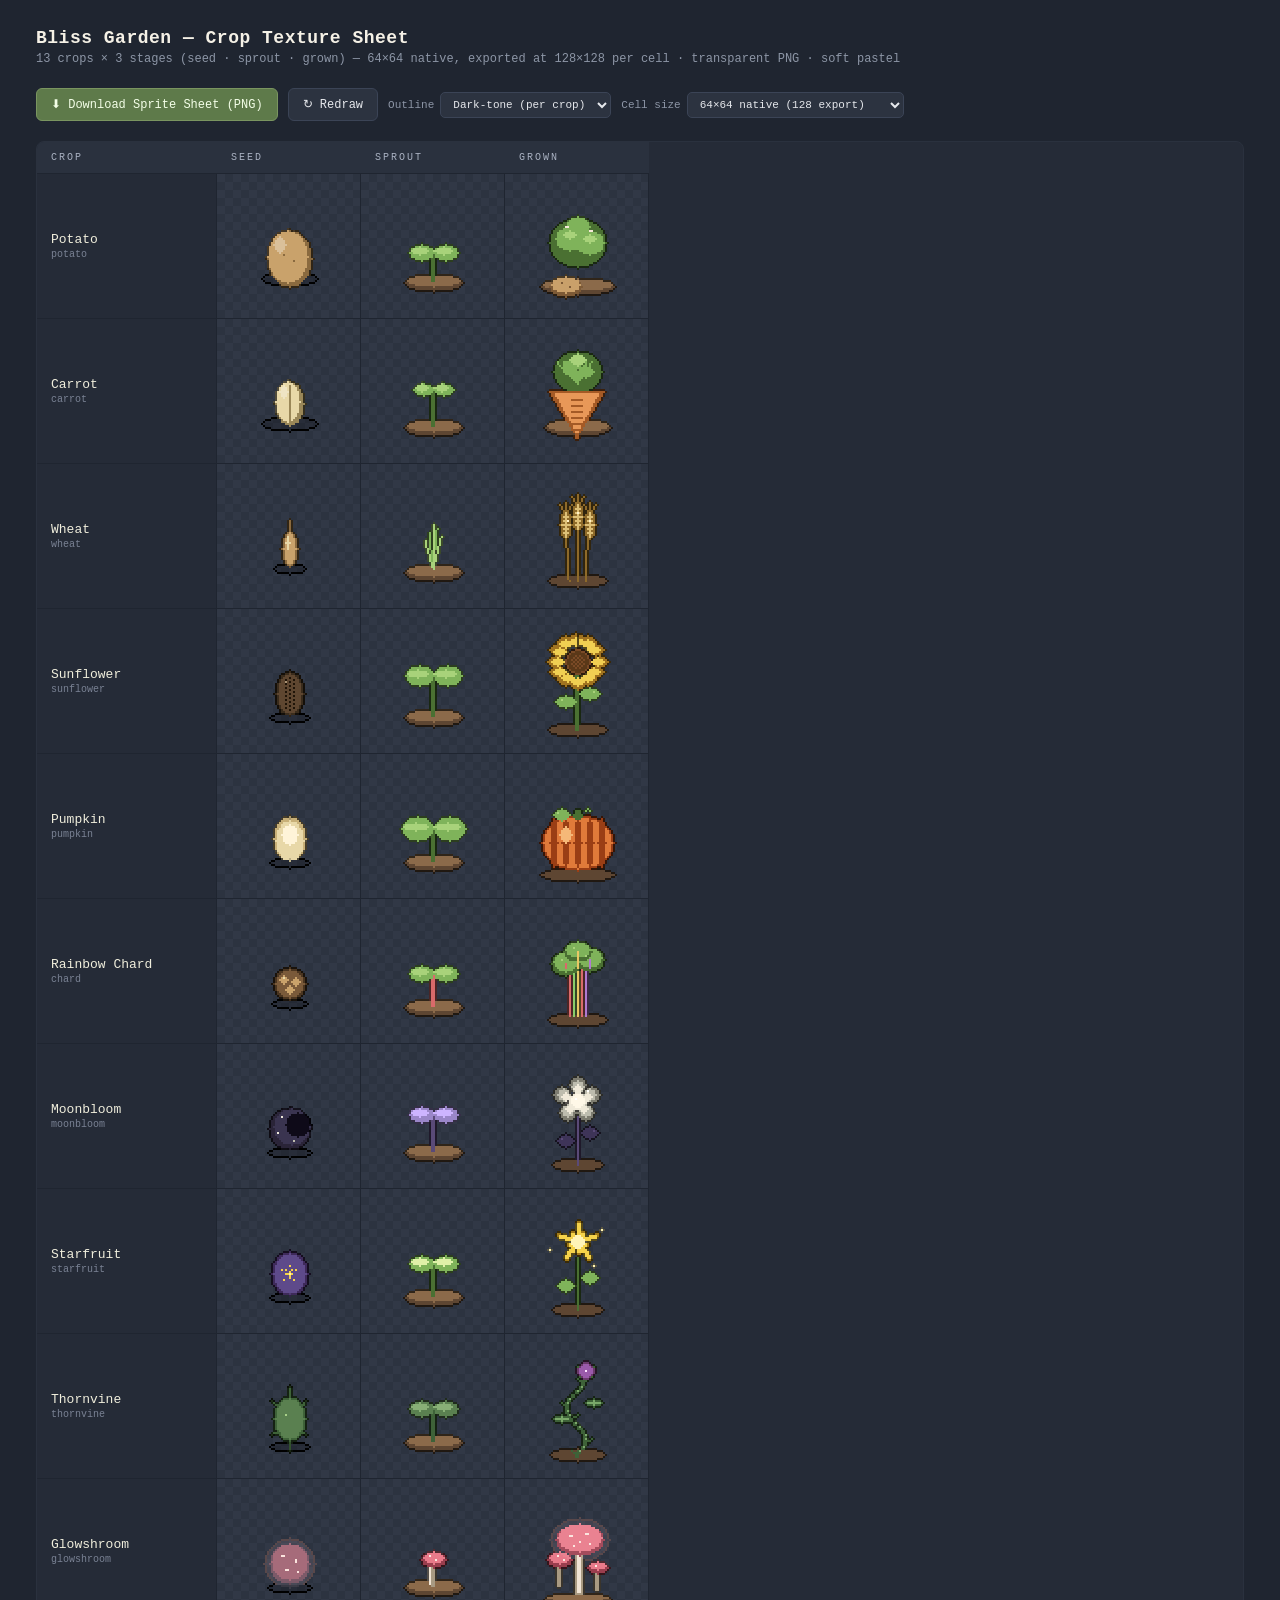
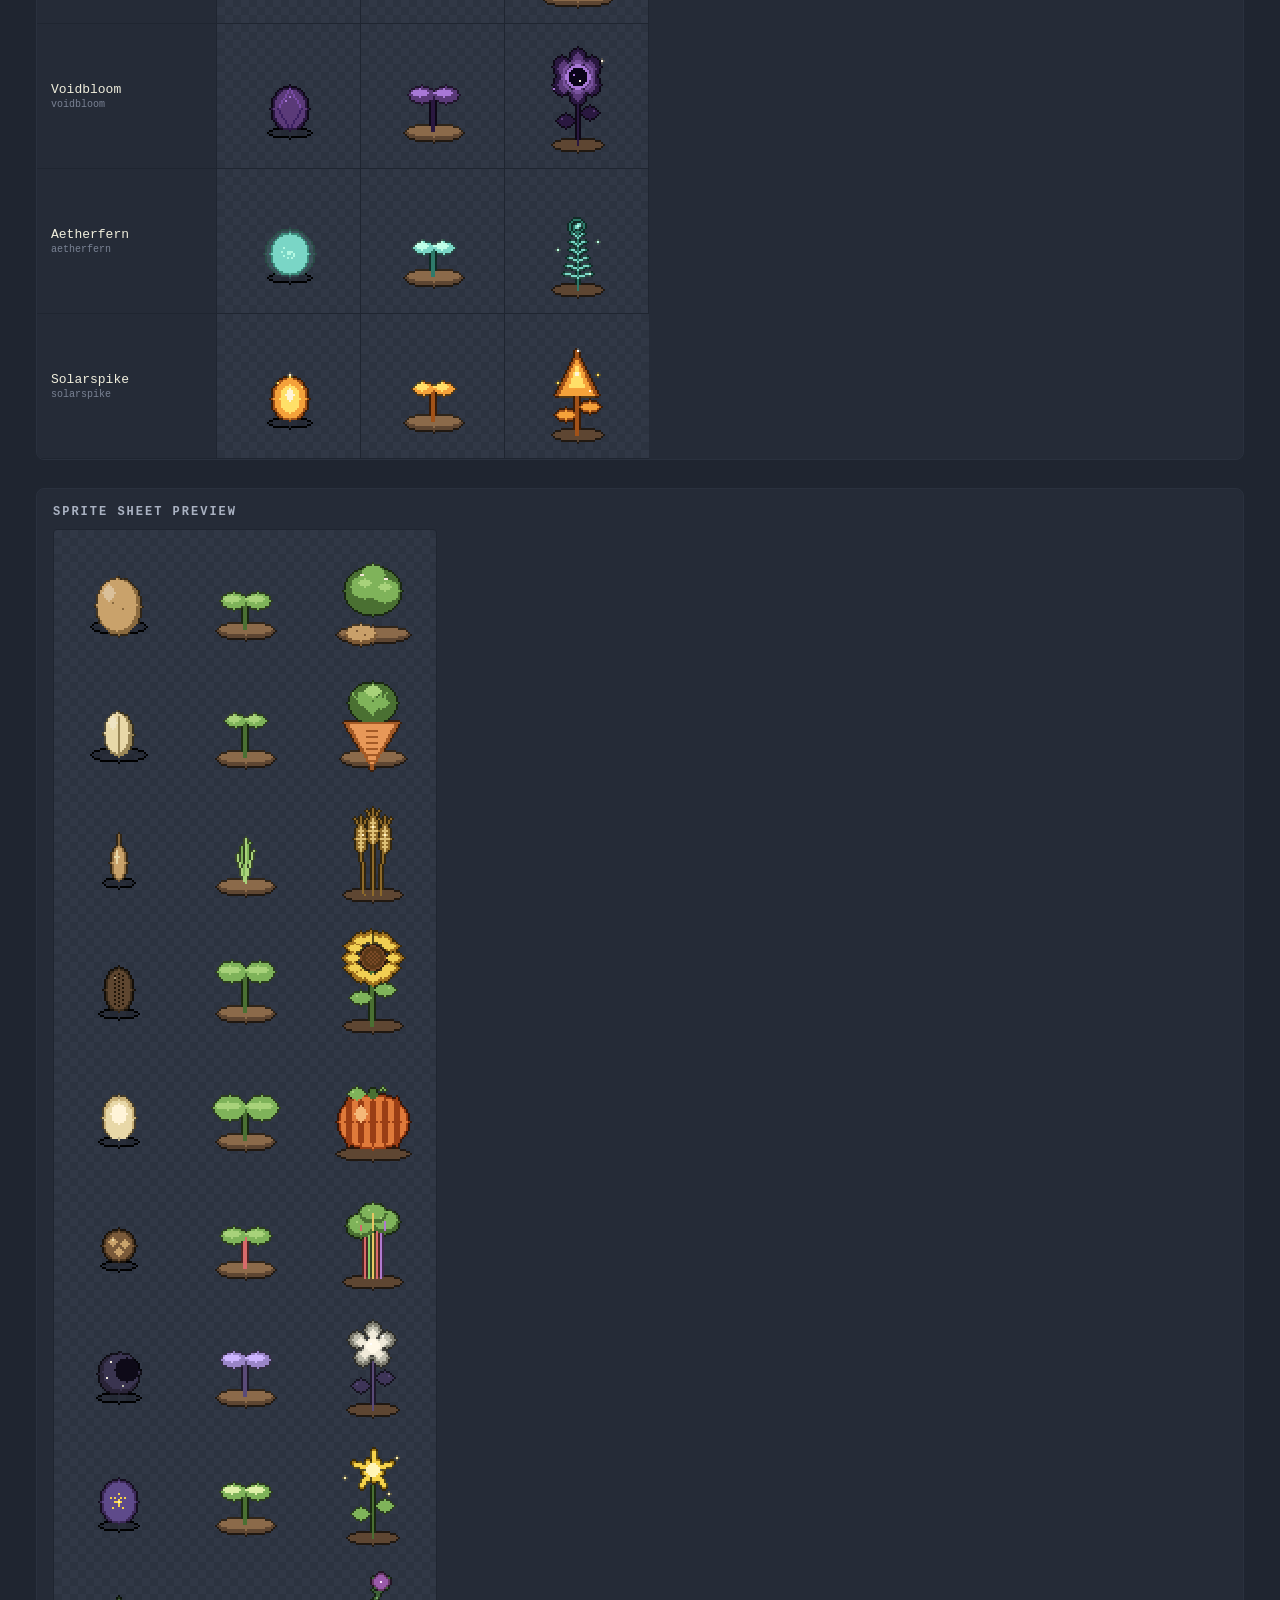
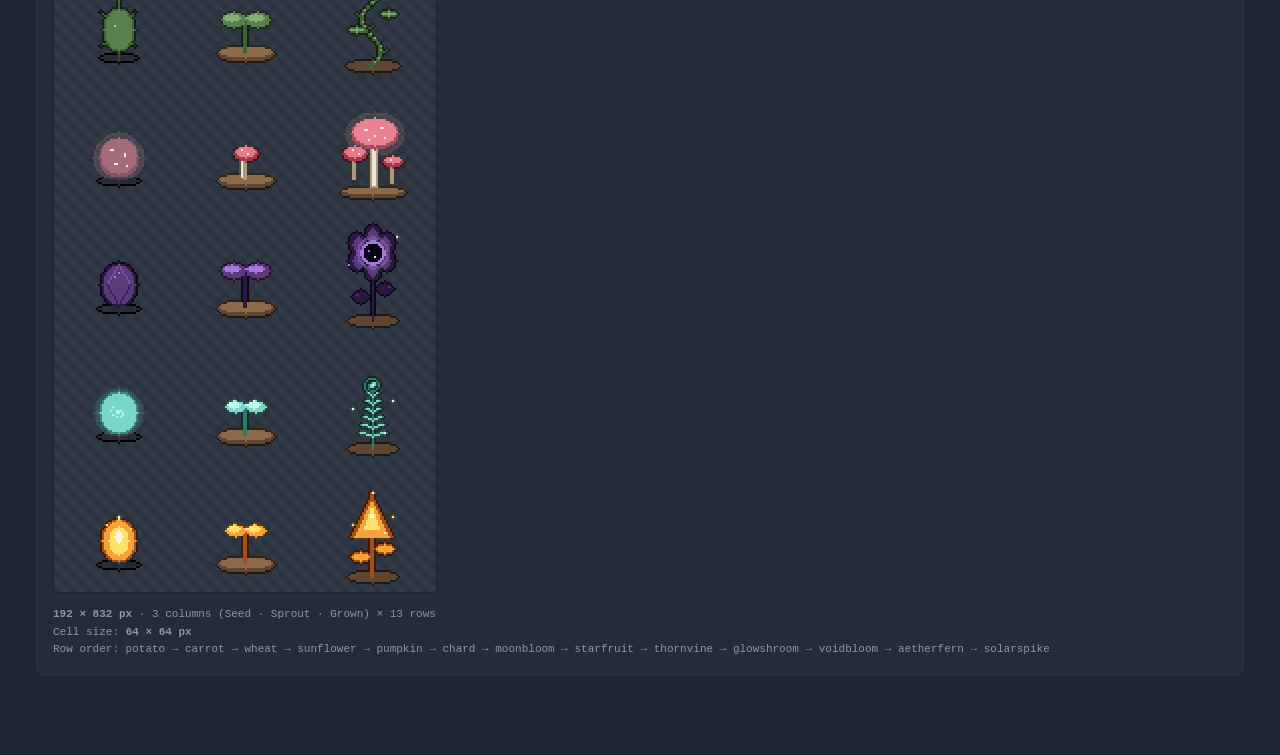
==== Crop Sprite Sheet.html @ 0ea0fcc0 "revamp - added context & sprite system" ====
<!DOCTYPE html>
<html lang="en">
<head>
<meta charset="UTF-8">
<title>Bliss Garden — Crop Sprite Sheet</title>
<style>
  * { box-sizing: border-box; margin: 0; padding: 0; }
  html, body { width: 100%; min-height: 100%; background: #1f2530; color: #e6e8ec; font-family: ui-monospace, "SF Mono", Menlo, Consolas, monospace; }
  body { padding: 28px 36px 80px; }
  h1 { font-size: 18px; font-weight: 600; letter-spacing: 0.5px; margin-bottom: 4px; color: #f5f1e6; }
  .sub { font-size: 12px; color: #8d96a6; margin-bottom: 22px; }
  .toolbar { display:flex; flex-wrap:wrap; gap:10px; align-items:center; margin-bottom:20px; }
  .toolbar button { background:#2c3340; color:#e6e8ec; border:1px solid #3b4456; border-radius:6px; padding:8px 14px; font:inherit; font-size:12px; cursor:pointer; }
  .toolbar button:hover { background:#353d4d; border-color:#5a6478; }
  .toolbar button.primary { background:#5e7a4a; border-color:#7a9560; color:#f4ffe8; }
  .toolbar button.primary:hover { background:#6e8c58; }
  .toolbar label { font-size:11px; color:#8d96a6; display:flex; align-items:center; gap:6px; }
  .toolbar select { background:#2c3340; color:#e6e8ec; border:1px solid #3b4456; border-radius:5px; padding:5px 8px; font:inherit; font-size:11px; }

  /* Grid of sprites */
  #grid { display:grid; grid-template-columns: 180px repeat(3, 144px); gap:0; border:1px solid #2a313e; border-radius:8px; overflow:hidden; background:#252b37; }
  .hdr { background:#2a313e; color:#aab2c2; font-size:10px; letter-spacing:2px; text-transform:uppercase; padding:10px 14px; border-bottom:1px solid #1f2530; display:flex; align-items:center; }
  .hdr.row { font-size:12px; letter-spacing:0.6px; text-transform:none; color:#d3d7de; }
  .cell { padding:8px; border-bottom:1px solid #1f2530; border-right:1px solid #1f2530; display:flex; align-items:center; justify-content:center; background:
    repeating-conic-gradient(#2c3340 0 25%, #313846 0 50%) 0 0/16px 16px; }
  .cell:last-child { border-right:none; }
  .row-name { padding:0 14px; border-bottom:1px solid #1f2530; border-right:1px solid #1f2530; display:flex; flex-direction:column; justify-content:center; gap:2px; background:#252b37; }
  .row-name .nm { font-size:13px; color:#f0eedc; }
  .row-name .id { font-size:10px; color:#7a8294; }
  canvas.sprite { width:128px; height:128px; image-rendering: pixelated; image-rendering: crisp-edges; display:block; }

  /* Sheet preview */
  .sheet-wrap { margin-top:28px; padding:16px; background:#252b37; border:1px solid #2a313e; border-radius:8px; }
  .sheet-wrap h2 { font-size:12px; letter-spacing:2px; text-transform:uppercase; color:#aab2c2; margin-bottom:10px; }
  #sheet { background: repeating-conic-gradient(#2c3340 0 25%, #313846 0 50%) 0 0/16px 16px; image-rendering: pixelated; max-width:100%; height:auto; border:1px solid #1f2530; border-radius:4px; }
  .sheet-info { font-size:11px; color:#8d96a6; margin-top:8px; line-height:1.6; }
</style>
</head>
<body>

<h1>Bliss Garden — Crop Texture Sheet</h1>
<div class="sub">13 crops × 3 stages (seed · sprout · grown) — 64×64 native, exported at 128×128 per cell · transparent PNG · soft pastel</div>

<div class="toolbar">
  <button class="primary" id="btn-sheet">⬇ Download Sprite Sheet (PNG)</button>
  <button id="btn-redraw">↻ Redraw</button>
  <label>Outline
    <select id="opt-outline">
      <option value="tone" selected>Dark-tone (per crop)</option>
      <option value="black">Hard black</option>
      <option value="none">None</option>
    </select>
  </label>
  <label>Cell size
    <select id="opt-cellsize">
      <option value="64" selected>64×64 native (128 export)</option>
      <option value="128">128×128 native (no upscale)</option>
    </select>
  </label>
</div>

<div id="grid"></div>

<div class="sheet-wrap">
  <h2>Sprite Sheet Preview</h2>
  <canvas id="sheet"></canvas>
  <div class="sheet-info" id="sheet-info"></div>
</div>

<script src="sprites.js"></script>

</body>
</html>
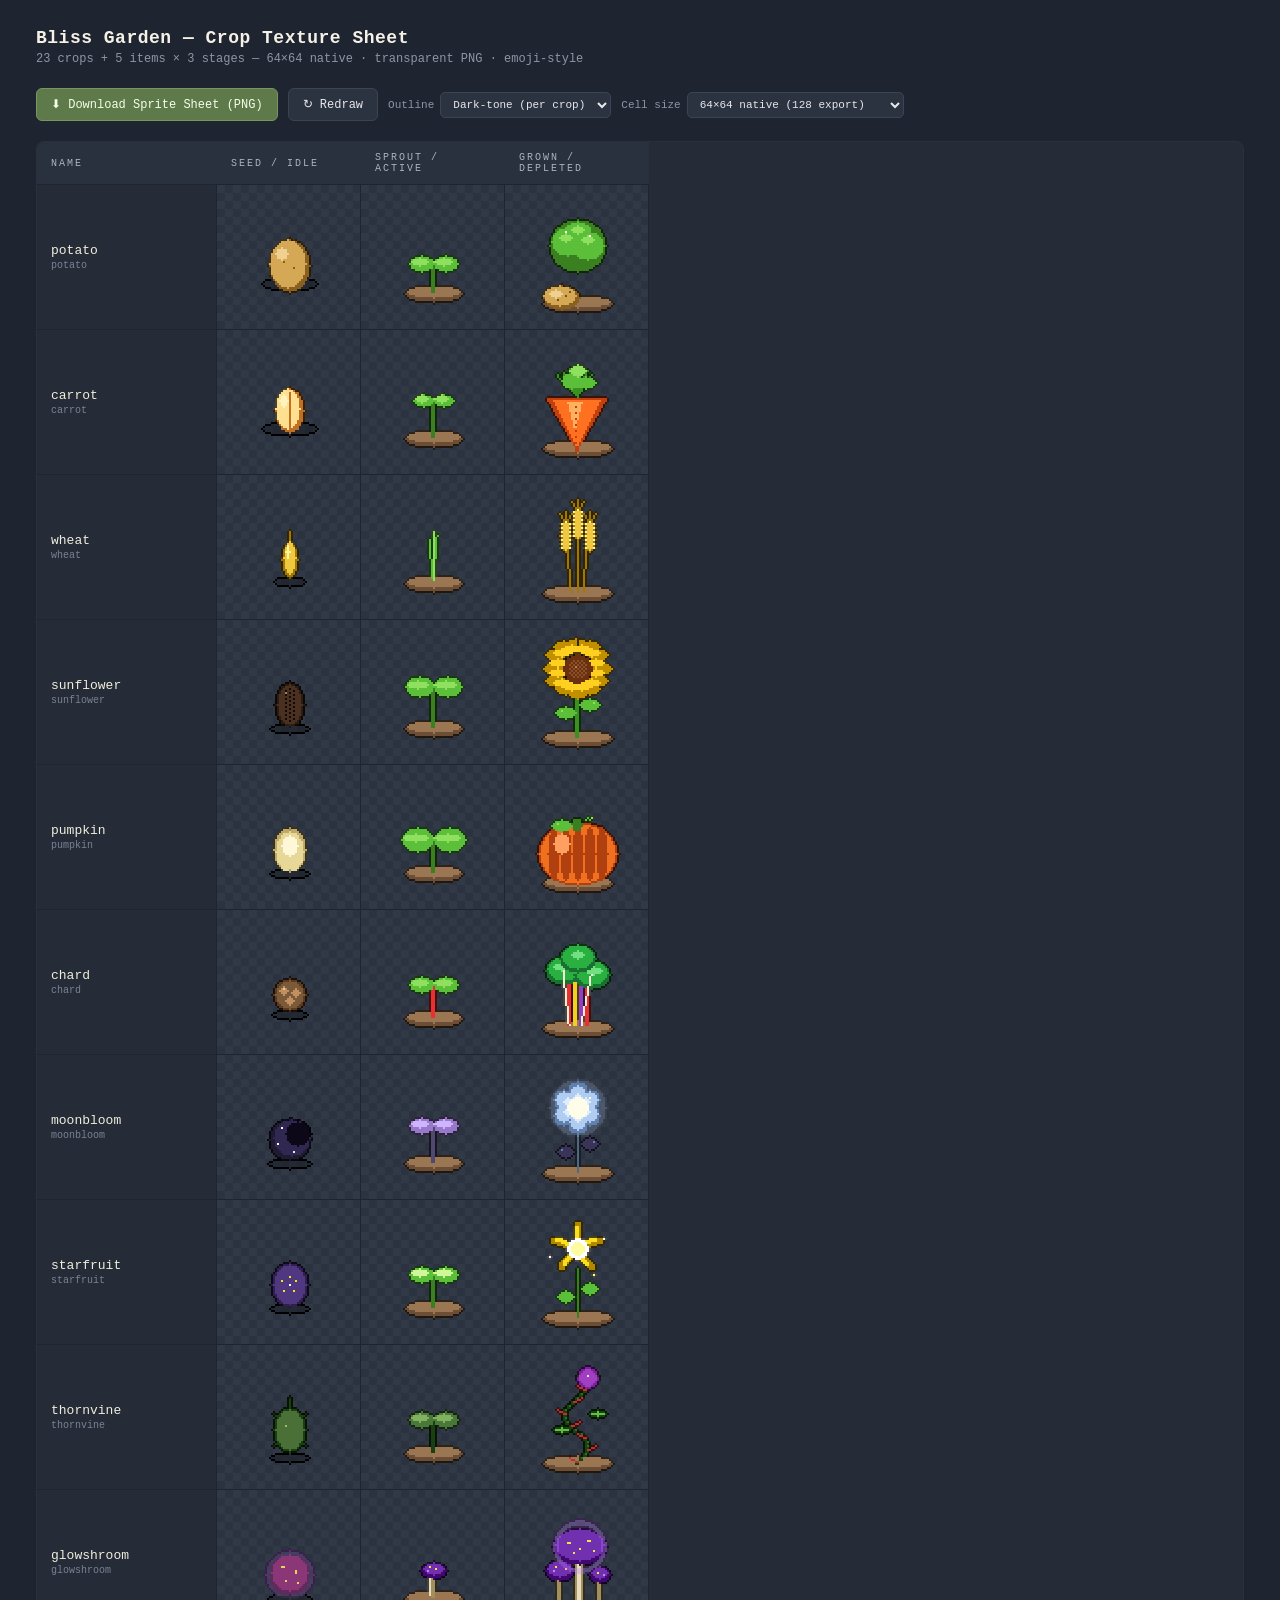
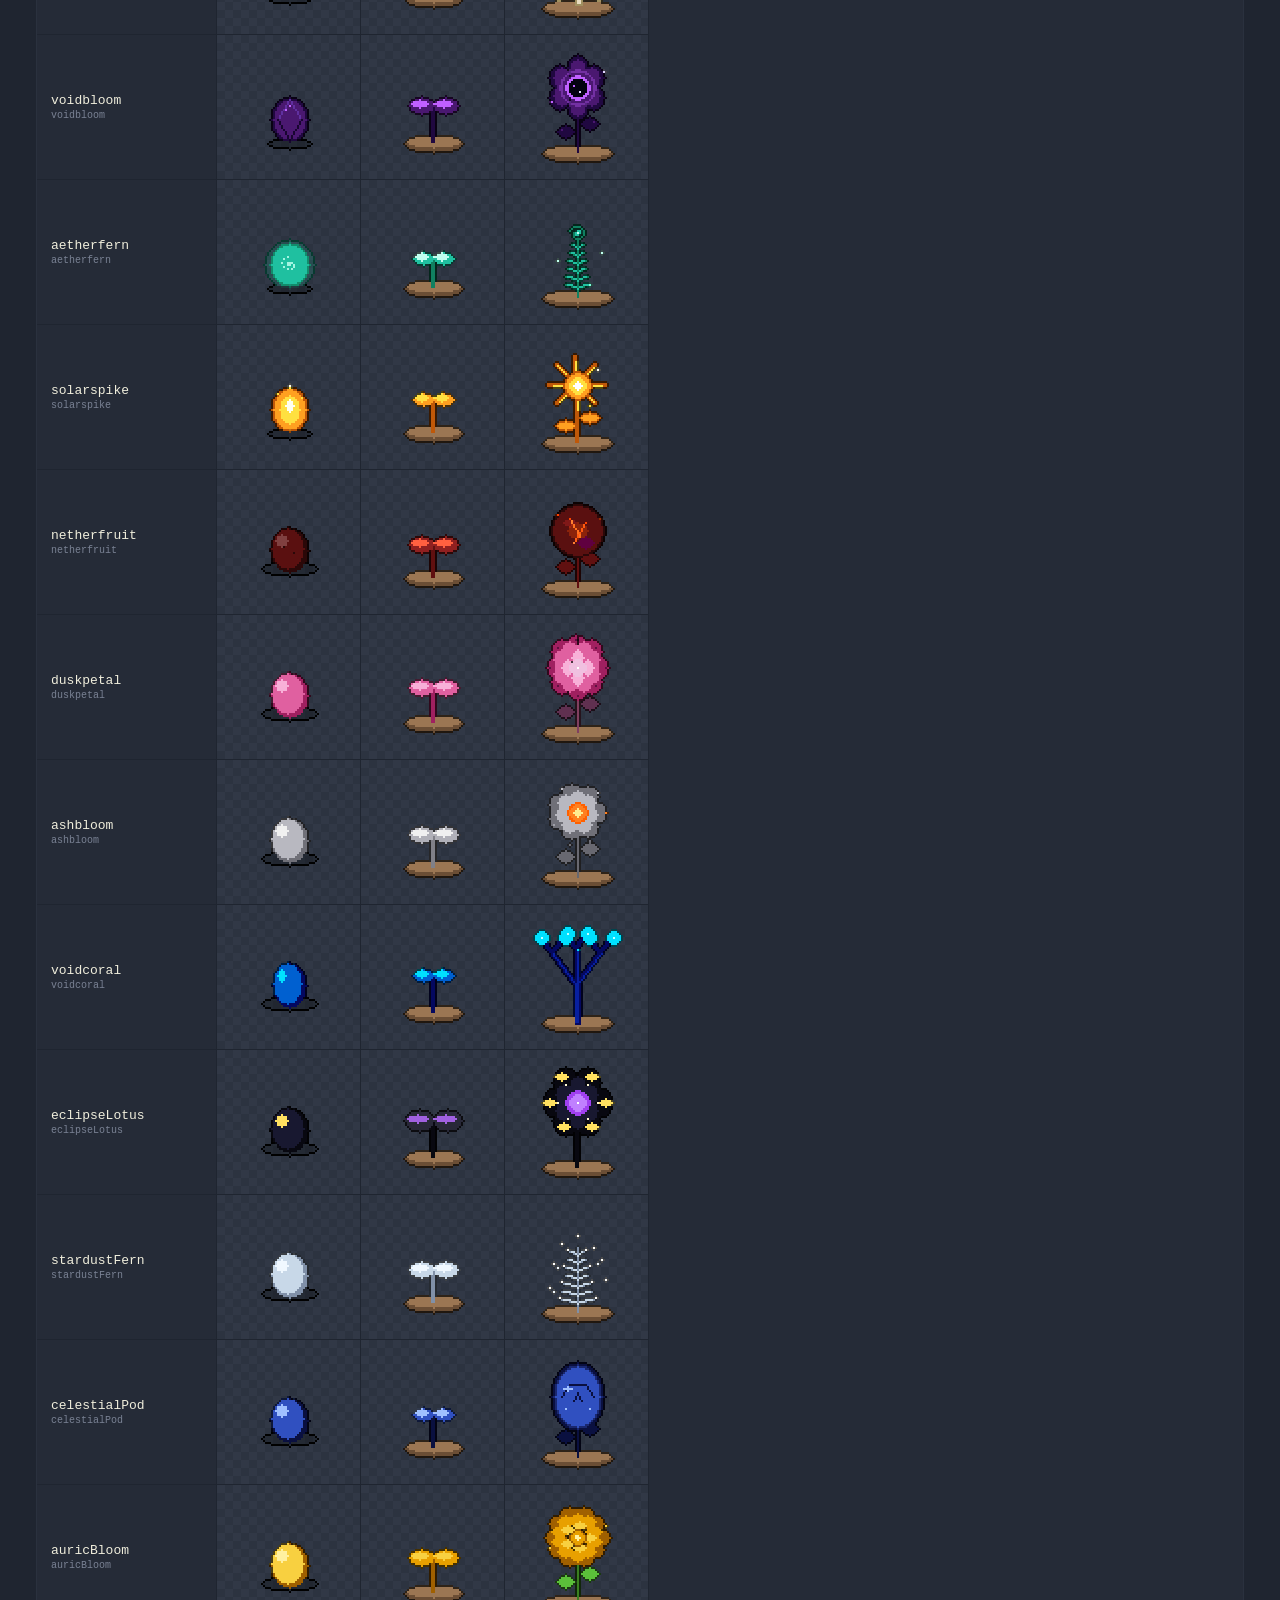
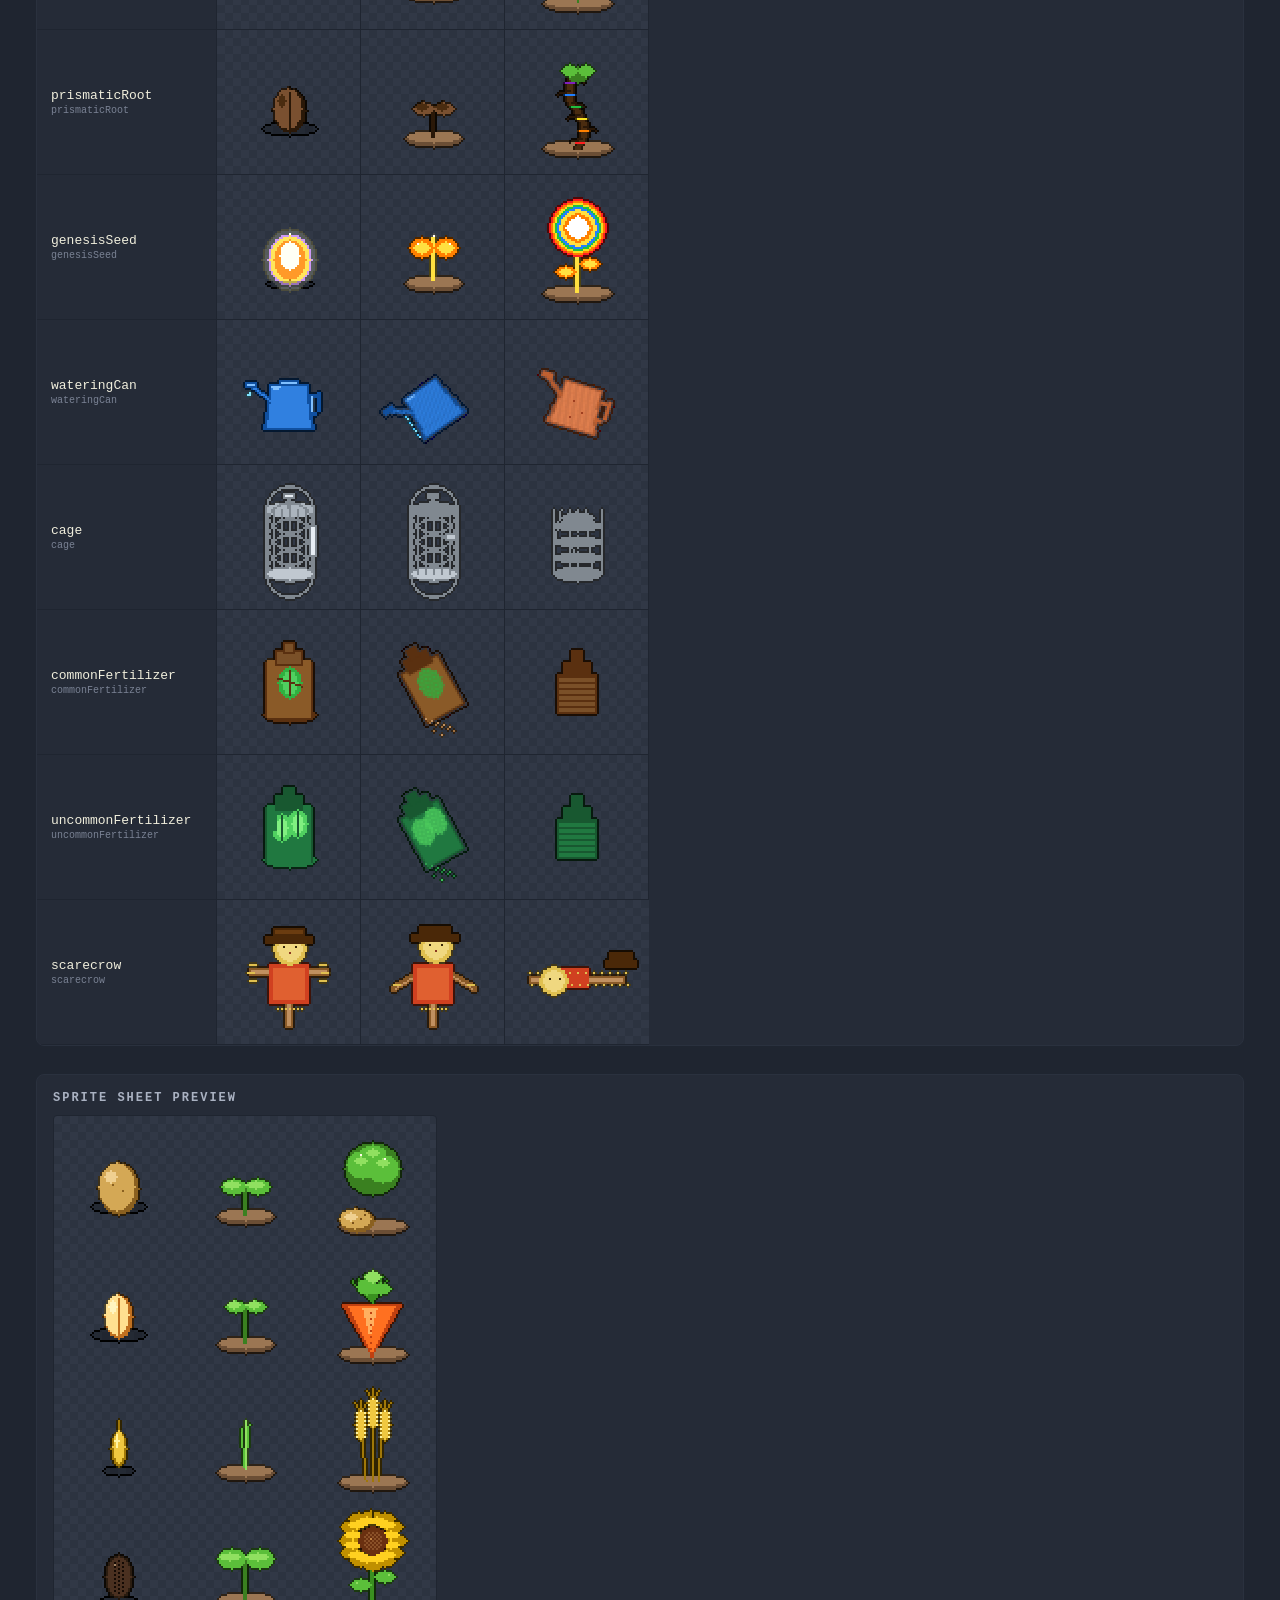
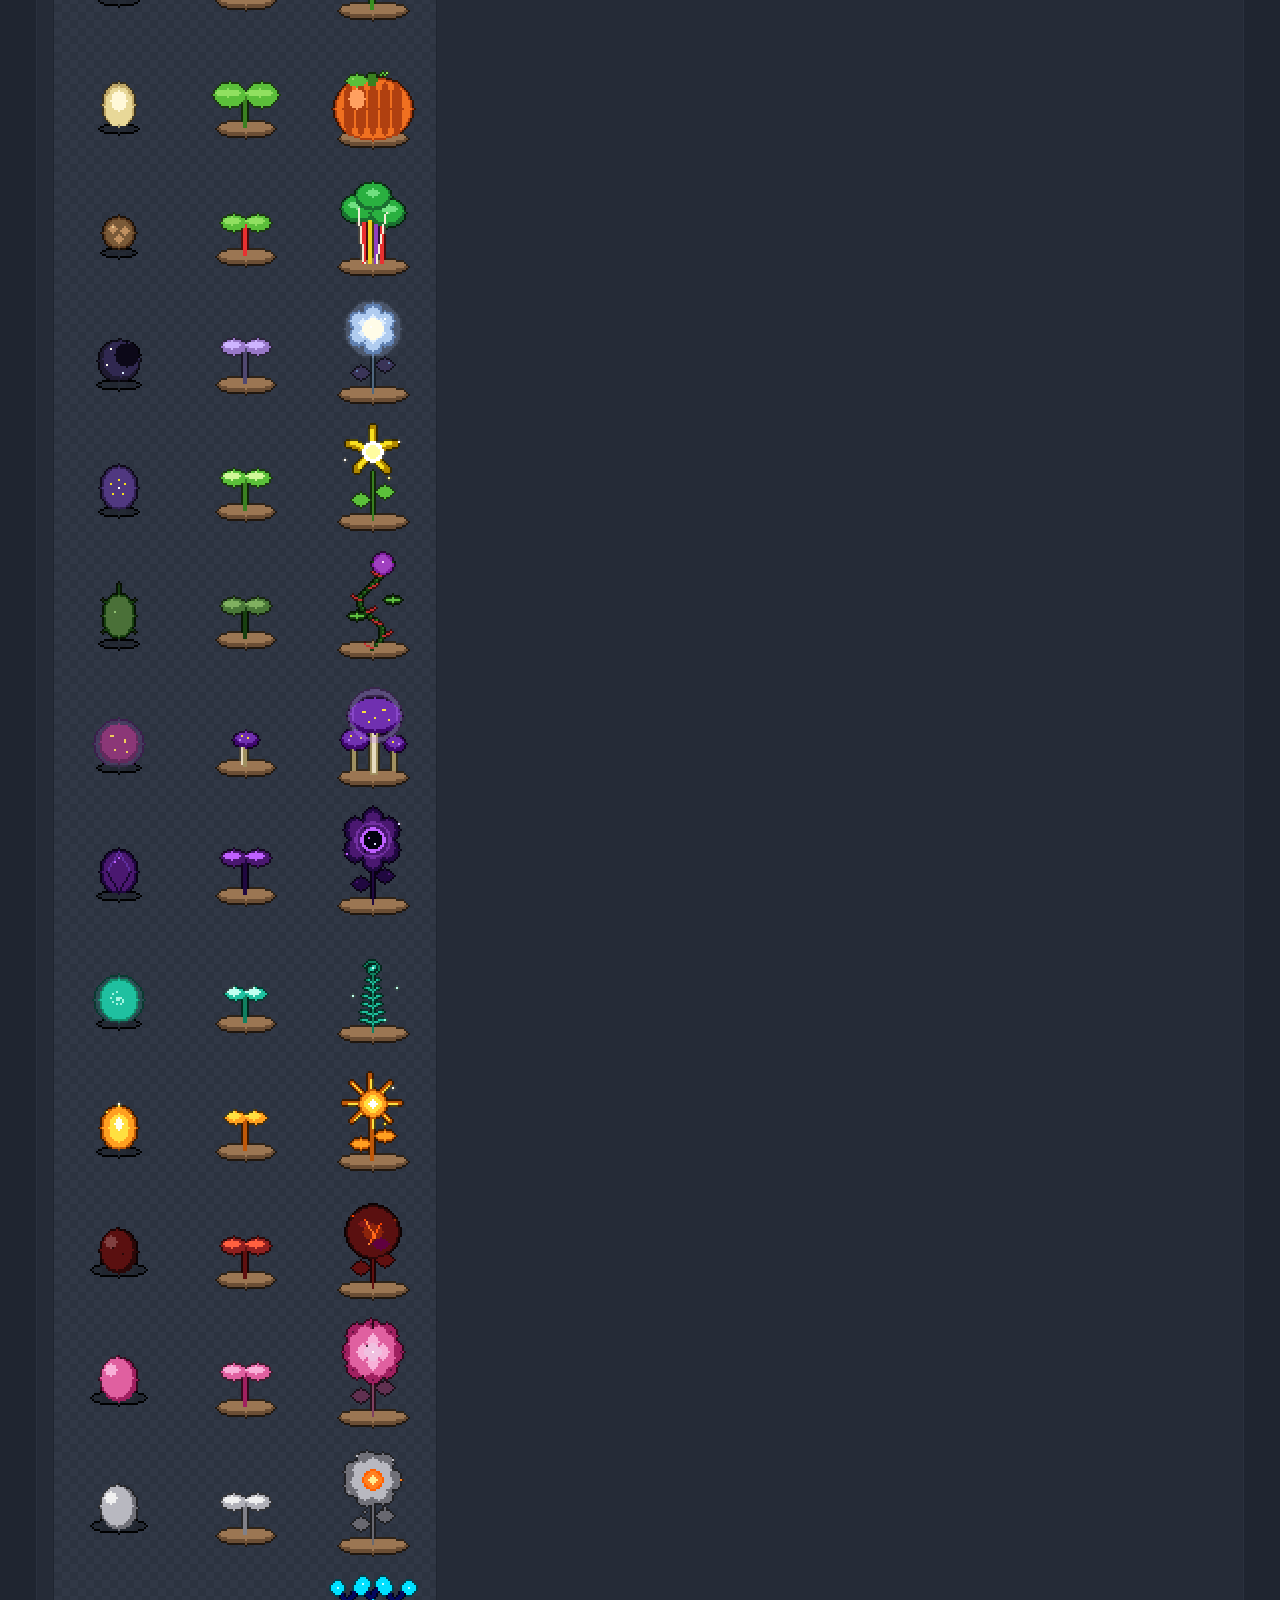
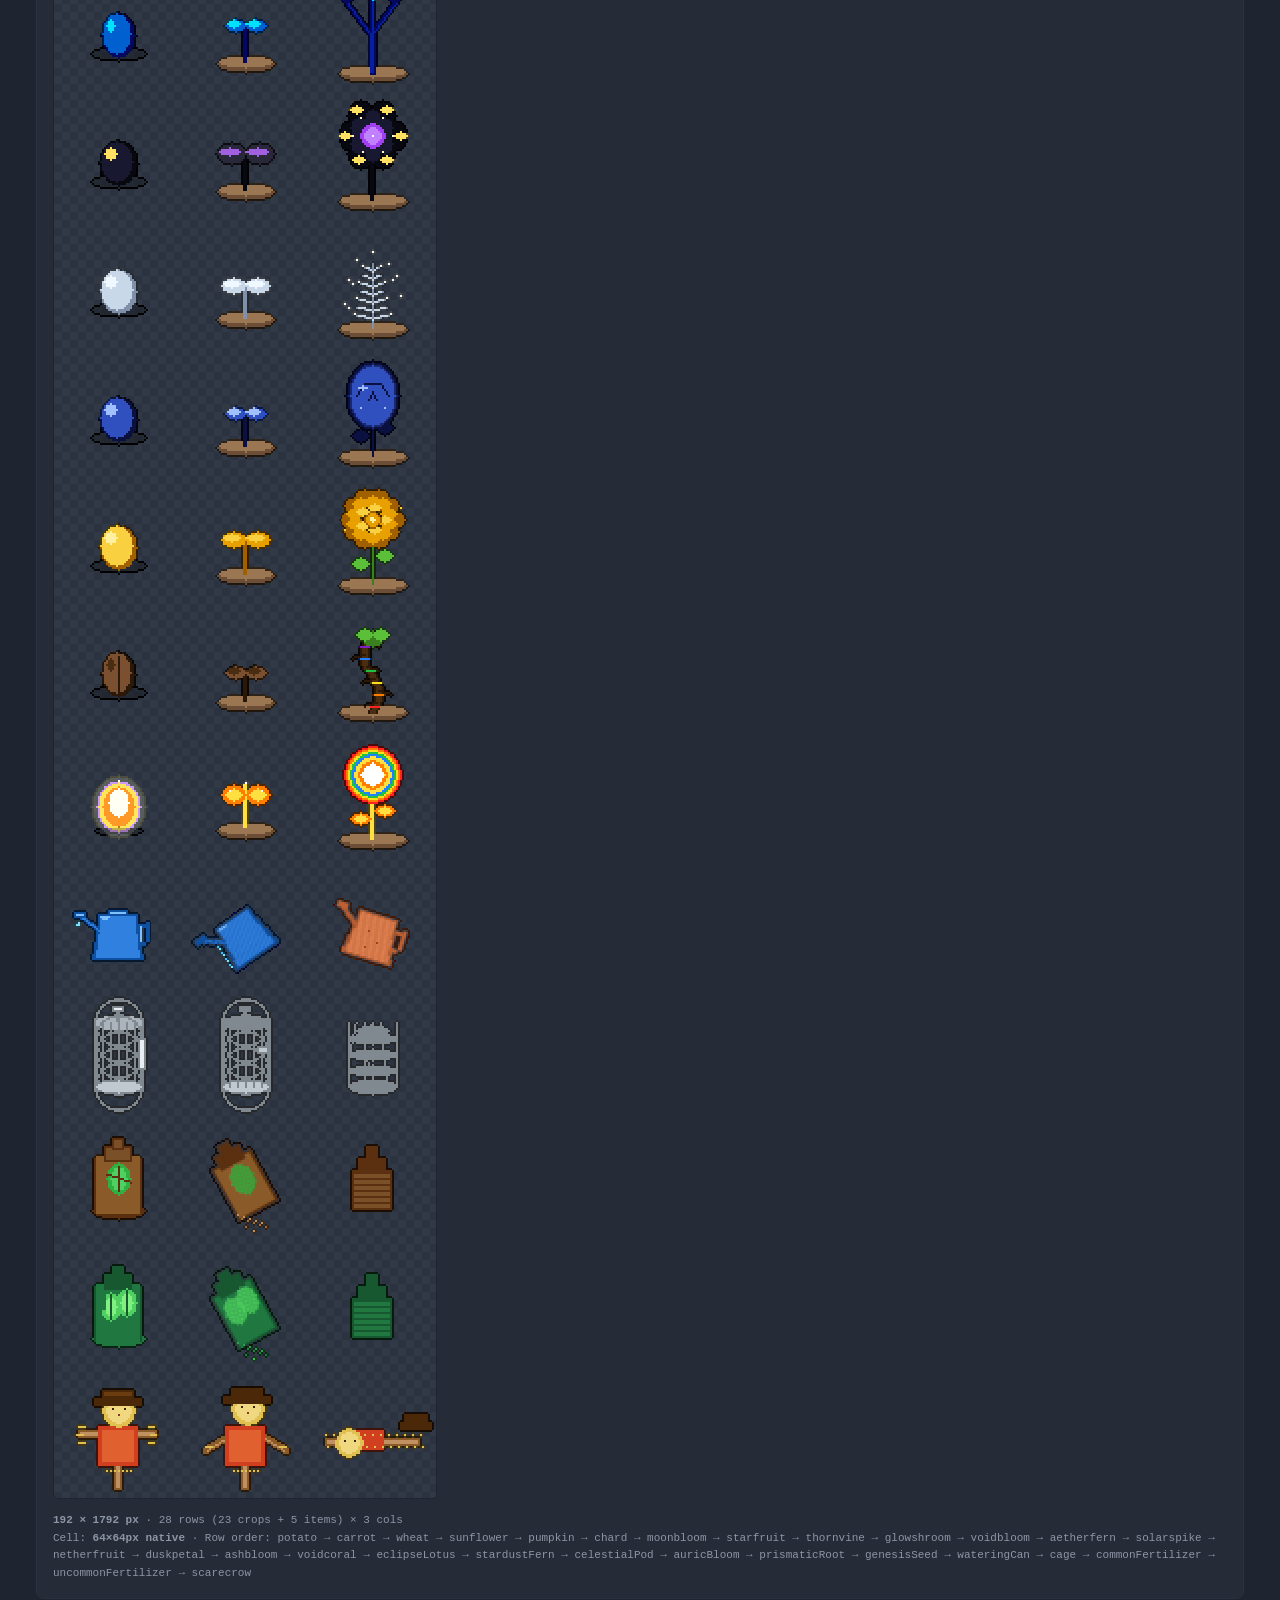
==== commit ae960eb9: "Redraw all sprites emoji style, add item sprites" ====
--- a/Crop Sprite Sheet.html
+++ b/Crop Sprite Sheet.html
@@ -39,7 +39,7 @@
 <body>
 
 <h1>Bliss Garden — Crop Texture Sheet</h1>
-<div class="sub">13 crops × 3 stages (seed · sprout · grown) — 64×64 native, exported at 128×128 per cell · transparent PNG · soft pastel</div>
+<div class="sub">23 crops + 5 items × 3 stages — 64×64 native · transparent PNG · emoji-style</div>
 
 <div class="toolbar">
   <button class="primary" id="btn-sheet">⬇ Download Sprite Sheet (PNG)</button>
